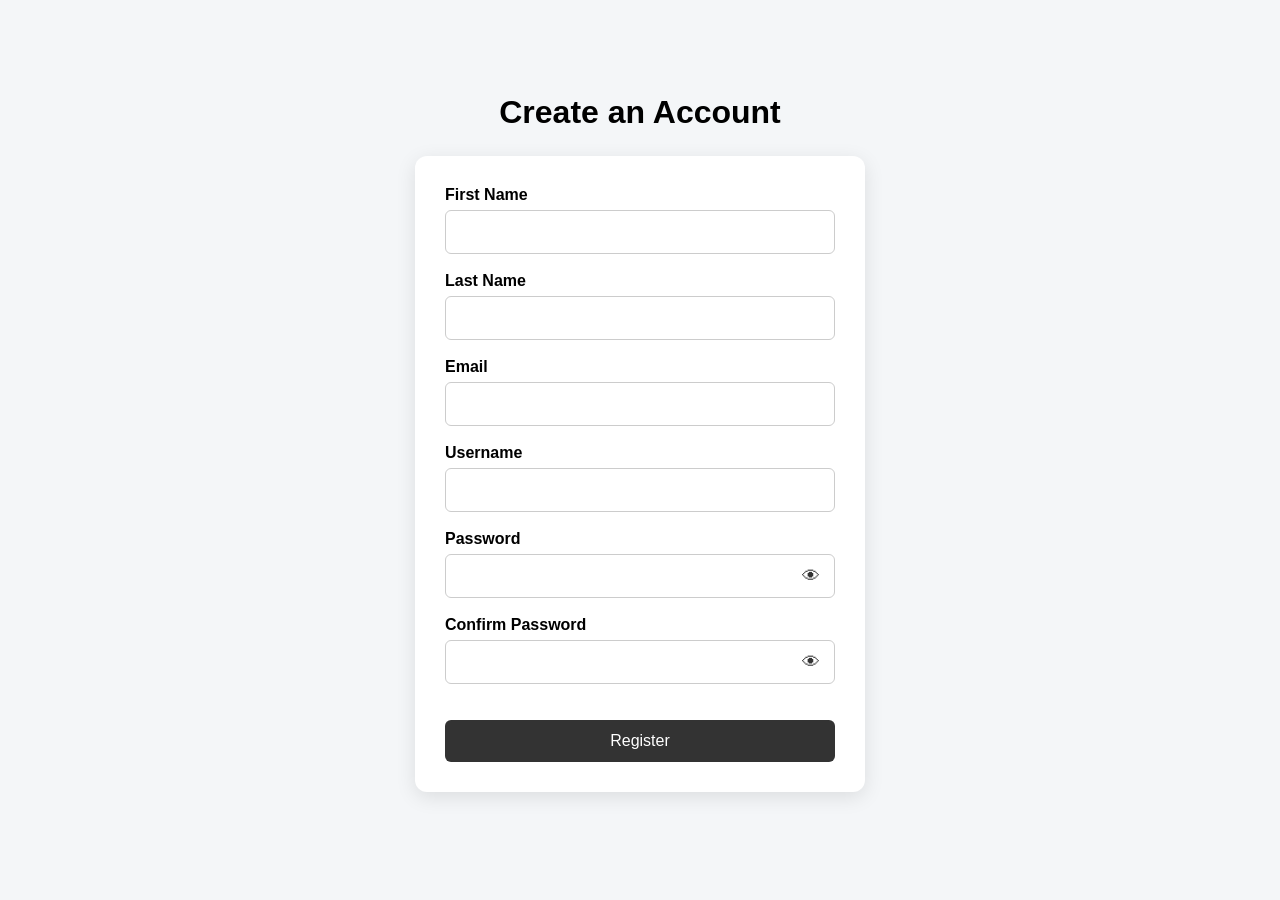
==== index.html @ cb4a5a93 "first commit" ====
<!DOCTYPE html>
<html lang="en">
<head>
    <meta charset="UTF-8">
    <meta name="viewport" content="width=device-width, initial-scale=1.0">
    <title>User Portal</title>
    <link rel="stylesheet" href="style.css">
</head>
<body>

<div id="notification"></div> 
    
<div class="container">

    <h1>Create an Account</h1>

    <form id="registerForm">

    <label for="firstName">First Name</label>
    <input type="text" id="firstName" required>

    <br><br>

    <label for="lastName">Last Name</label>
    <input type="text" id="lastName" required>

    <br><br>

    <label for="email">Email</label>
    <input type="email" id="email" required>

    <br><br>

    <label for="username">Username</label>
    <input type="text" id="username" required>

    <br><br>

    <label for="password">Password</label>

    <div class="password-container">
        <input type="password" id="password" required>
        <button type="button" class="eye-button" id="togglePassword">👁</button>
    </div>

    <br>

    <label for="confirmPassword">Confirm Password</label>

    <div class="password-container">
        <input type="password" id="confirmPassword" required>
        <button type="button" class="eye-button" id="toggleConfirmPassword">👁</button>
    </div>

    <br><br>

    <button type="submit">Register</button>

    </form>

    <p id="message"></p>

</div>

<script src="script.js"></script>

</body>


</html>
---- style.css ----
* {
    box-sizing: border-box;
    margin: 0;
    padding: 0;
}

body {
    font-family: Arial, sans-serif;
    background: #f4f6f8;
    min-height: 100vh;
    display: flex;
    justify-content: center;
    align-items: center;
}

.container {
    width: 100%;
    max-width: 450px;
}

form {
    background: white;
    width: 100%;
    padding: 30px;
    border-radius: 12px;
    box-shadow: 0 5px 20px rgba(0, 0, 0, 0.1);
}

h1 {
    text-align: center;
    margin-bottom: 25px;
}

label {
    display: block;
    margin-bottom: 6px;
    font-weight: bold;
}

input {
    width: 100%;
    padding: 12px;
    border: 1px solid #ccc;
    border-radius: 6px;
    font-size: 16px;
}

input:focus {
    outline: none;
    border-color: #333;
}

button {
    width: 100%;
    padding: 12px;
    border: none;
    border-radius: 6px;
    background: #333;
    color: white;
    font-size: 16px;
    cursor: pointer;
}

button:hover {
    background: #555;
}

#message {
    text-align: center;
    margin-top: 15px;
    font-weight: bold;
}

.password-container {
    position: relative;
    width: 100%;
}

.password-container input {
    padding-right: 50px;
}

.eye-button {
    position: absolute;
    right: 10px;
    top: 50%;
    transform: translateY(-50%);
    width: auto;
    padding: 5px;
    background: transparent;
    color: #333;
    font-size: 18px;
    border: none;
    cursor: pointer;
}

.eye-button:hover {
    background: transparent;
}

#notification {
    position: fixed;
    top: 20px;
    right: 20px;
    min-width: 280px;
    max-width: 400px;
    padding: 15px 20px;
    background: #333;
    color: white;
    border-radius: 8px;
    box-shadow: 0 4px 15px rgba(0, 0, 0, 0.2);
    display: none;
    z-index: 1000;
    font-weight: bold;
}

.admin-button {
    width: auto;
    padding: 6px 12px;
    font-size: 14px;
    margin: 3px;
}

.edit-menu {
    display: none;
    position: fixed;
    top: 50%;
    left: 50%;
    transform: translate(-50%, -50%);
    background: white;
    padding: 25px;
    width: 300px;
    border-radius: 12px;
    box-shadow: 0 5px 25px rgba(0, 0, 0, 0.3);
    text-align: center;
    z-index: 1000;
}
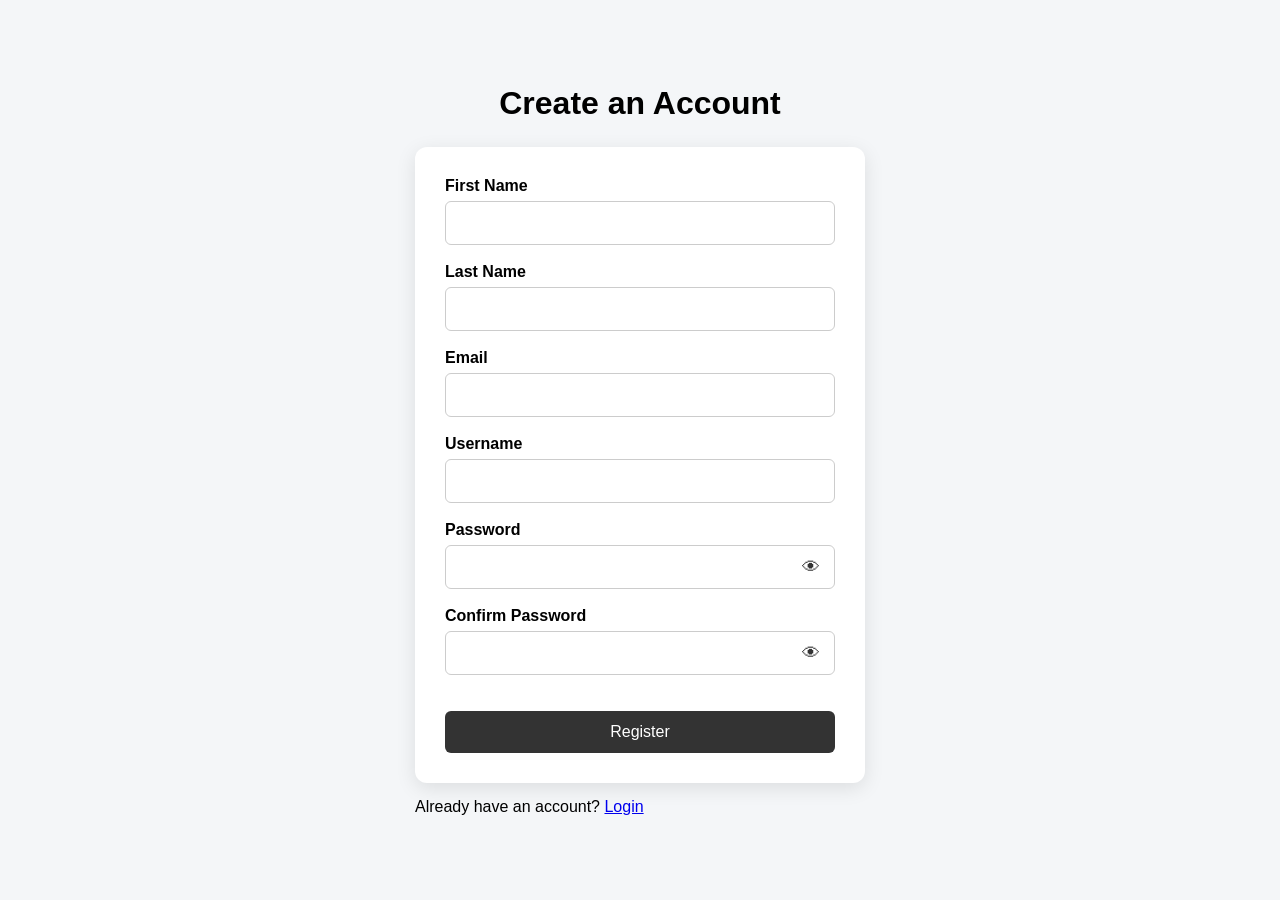
==== commit 197a0e8b: "Add login link and update moderator dashboard" ====
--- a/index.html
+++ b/index.html
@@ -60,6 +60,11 @@
 
     <p id="message"></p>
 
+    <p>
+        Already have an account?
+        <a href="login.html">Login</a>
+    </p>
+
 </div>
 
 <script src="script.js"></script>
